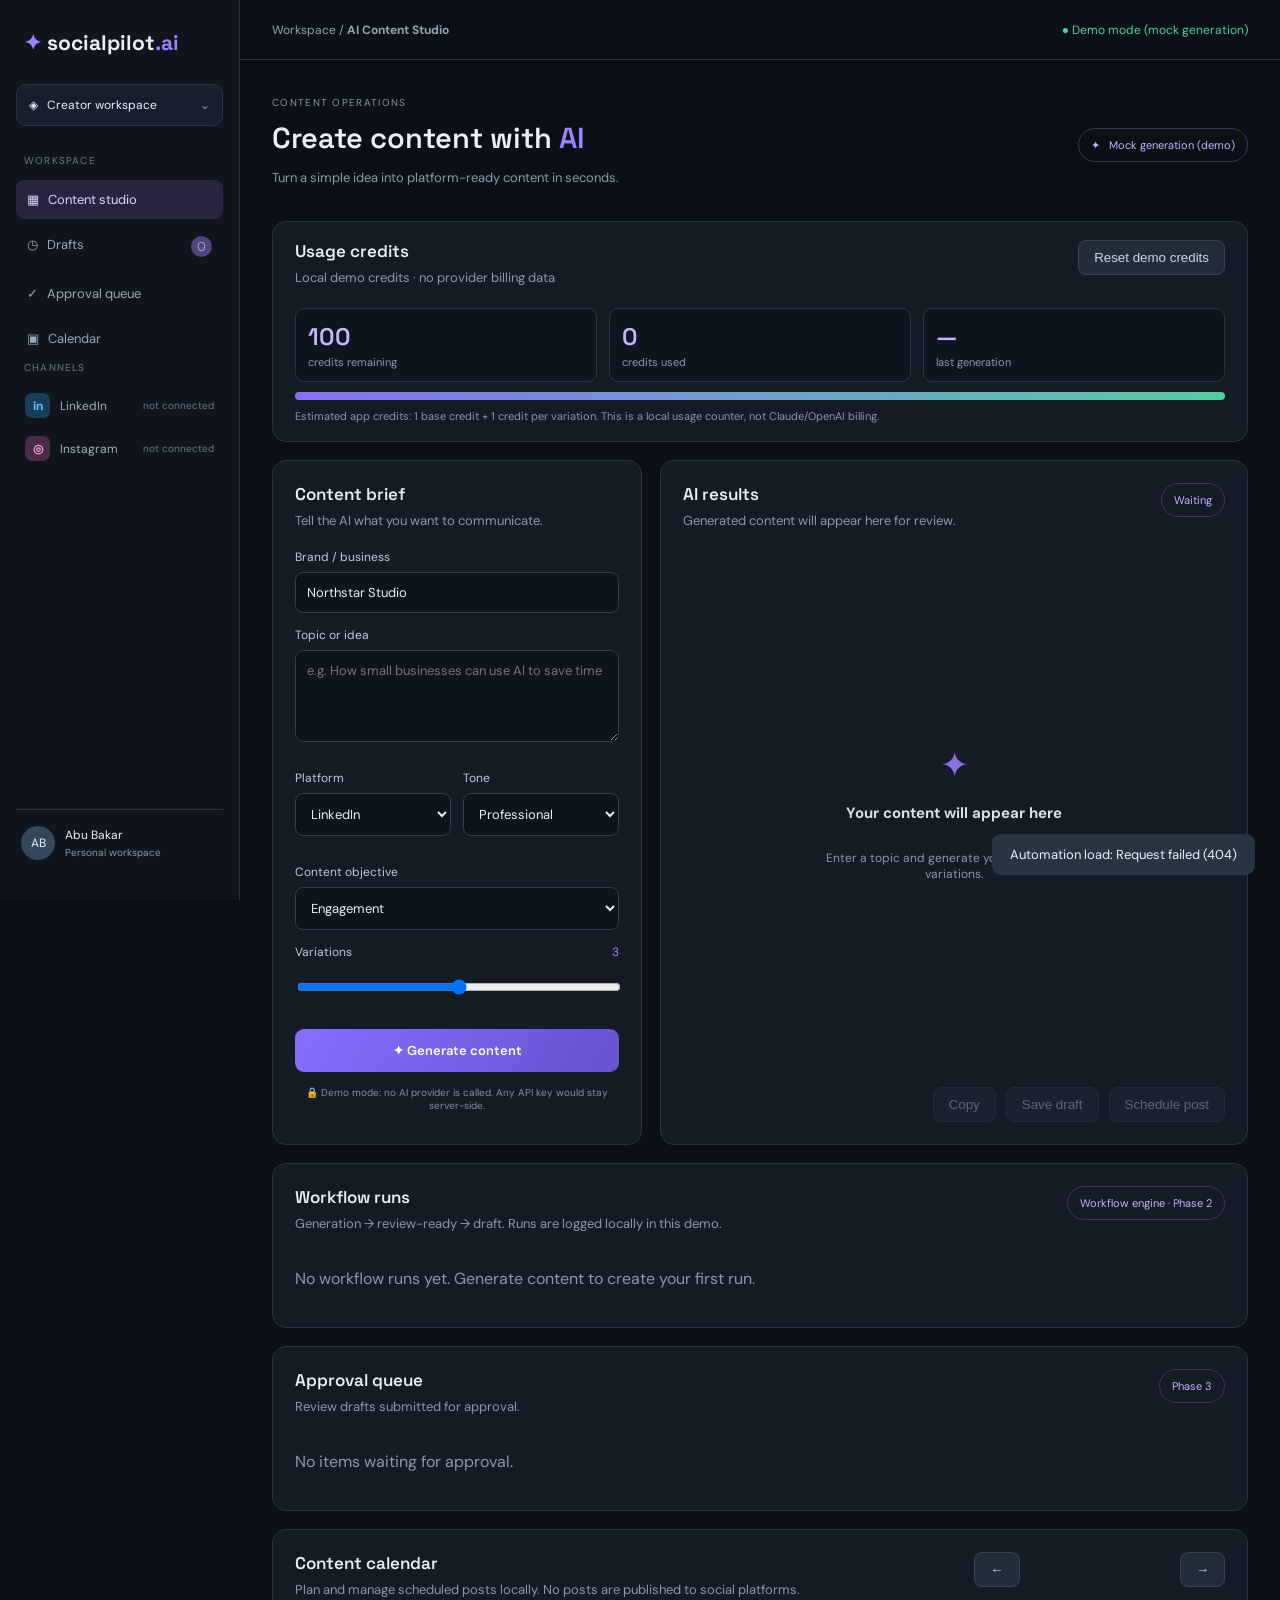
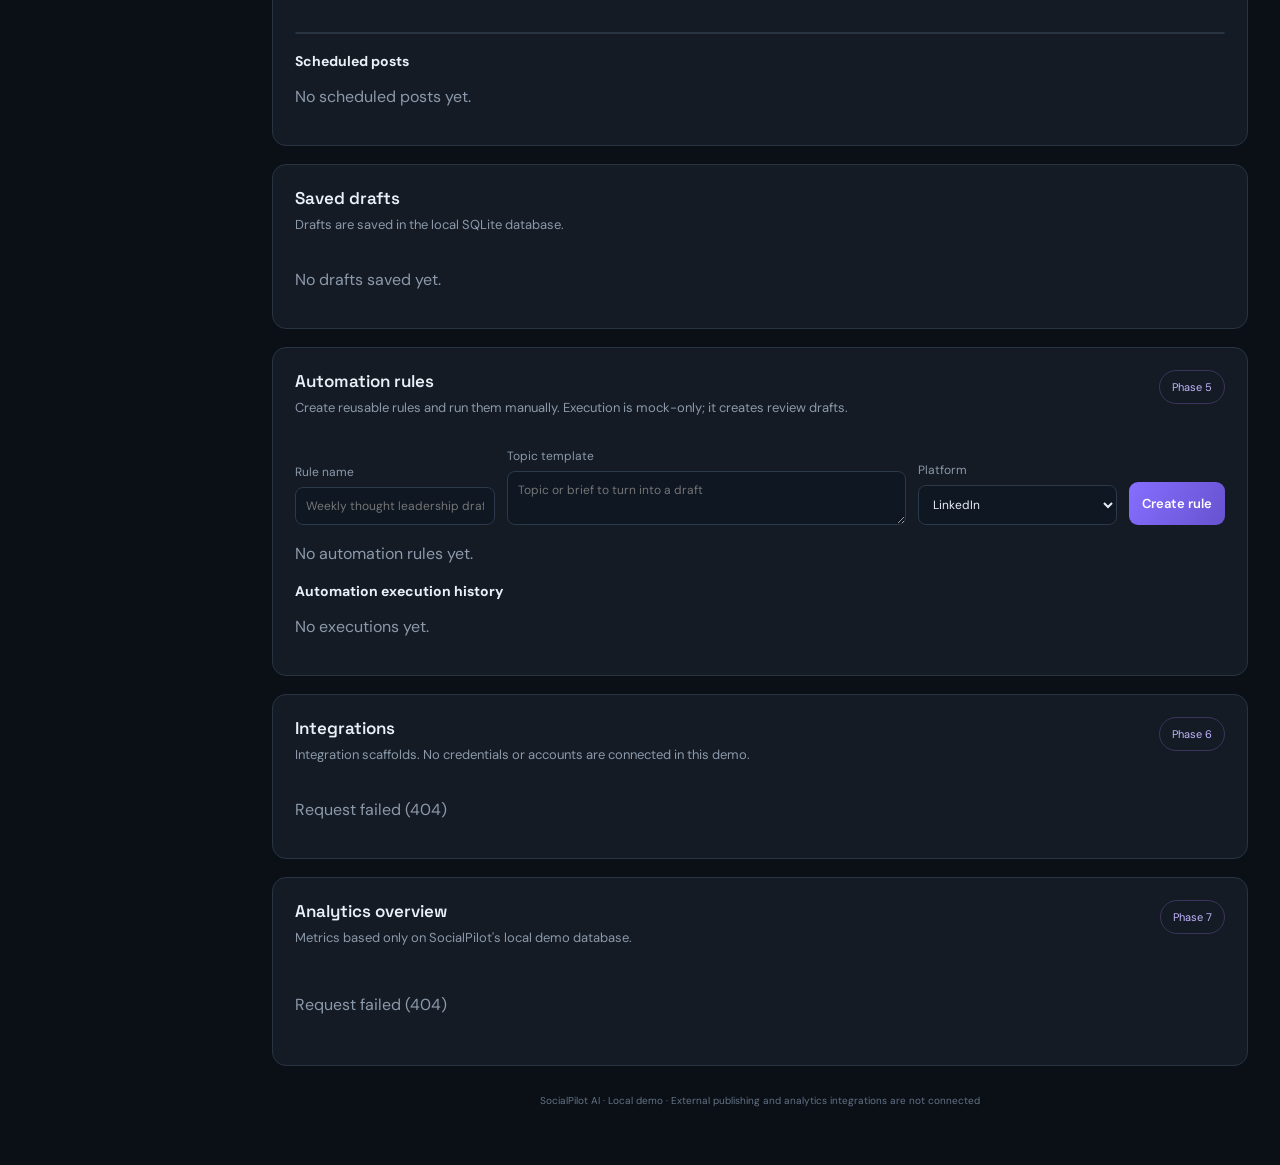
==== static/index.html @ 025a268d "SocialPilot AI v2: audited backend, UI fixes, pytest and Playwright suite" ====
<!doctype html><html lang="en"><head><meta charset="utf-8"><meta name="viewport" content="width=device-width,initial-scale=1"><title>SocialPilot AI v2</title><link rel="stylesheet" href="/static/styles.css"></head><body><div class="app"><aside class="side"><div class="brand"><span class="star">✦</span> socialpilot<span class="purple">.ai</span></div><div class="workspace">◈ &nbsp; Creator workspace <span>⌄</span></div><div class="label">WORKSPACE</div><a class="nav active" href="#studioSection">▦ &nbsp; Content studio</a><a class="nav" href="#draftsSection">◷ &nbsp; Drafts <span class="count" id="draftCount">0</span></a><a class="nav" href="#approvalSection">✓ &nbsp; Approval queue</a><a class="nav" href="#calendarSection">▣ &nbsp; Calendar</a><div class="label">CHANNELS</div><div class="channel"><b class="li">in</b> LinkedIn <small>not connected</small></div><div class="channel"><b class="ig">◎</b> Instagram <small>not connected</small></div><div class="bottom"><div class="avatar">AB</div><div>Abu Bakar<small>Personal workspace</small></div></div></aside><main><header><span>Workspace / <strong>AI Content Studio</strong></span><span class="mode">● Demo mode (mock generation)</span></header><section class="page"><div class="intro"><div><small class="eyebrow">CONTENT OPERATIONS</small><h1>Create content with <em>AI</em></h1><p>Turn a simple idea into platform-ready content in seconds.</p></div><div class="pill">✦ &nbsp; Mock generation (demo)</div></div><section class="usage-panel panel"><div class="usage-head"><div><h2>Usage credits</h2><p class="desc">Local demo credits · no provider billing data</p></div><button class="secondary" id="resetCredits">Reset demo credits</button></div><div class="credit-row"><div><strong id="creditBalance">100</strong><small>credits remaining</small></div><div><strong id="creditUsed">0</strong><small>credits used</small></div><div><strong id="lastCost">—</strong><small>last generation</small></div></div><div class="credit-track"><div id="creditBar"></div></div><p class="credit-note">Estimated app credits: 1 base credit + 1 credit per variation. This is a local usage counter, not Claude/OpenAI billing.</p></section>
<div class="layout" id="studioSection"><section class="panel form"><h2>Content brief</h2><p class="desc">Tell the AI what you want to communicate.</p><label>Brand / business<input id="brand" value="Northstar Studio" placeholder="Your brand"></label><label>Topic or idea<textarea id="topic" rows="4" placeholder="e.g. How small businesses can use AI to save time"></textarea></label><div class="two"><label>Platform<select id="platform"><option>LinkedIn</option><option>Instagram</option></select></label><label>Tone<select id="tone"><option>Professional</option><option>Friendly</option><option>Persuasive</option><option>Educational</option><option>Storytelling</option><option>Witty</option></select></label></div><label>Content objective<select id="objective"><option>Engagement</option><option>Brand awareness</option><option>Lead generation</option><option>Education</option><option>Product promotion</option></select></label><label>Variations <span class="inline" id="varLabel">3</span><input id="variations" type="range" min="1" max="5" value="3"></label><button class="primary" id="generate">✦ Generate content</button><p class="security">🔒 Demo mode: no AI provider is called. Any API key would stay server-side.</p></section><section class="panel results"><div class="result-head"><div><h2>AI results</h2><p class="desc">Generated content will appear here for review.</p></div><span class="tag" id="resultTag">Waiting</span></div><div id="output" class="empty"><div class="emptyicon">✦</div><h3>Your content will appear here</h3><p>Enter a topic and generate your first content variations.</p></div><div class="result-actions"><button class="secondary" id="copy" disabled>Copy</button><button class="secondary" id="save" disabled>Save draft</button><button class="secondary" id="scheduleCurrent" disabled>Schedule post</button></div></section></div><section class="panel workflow"><div class="result-head"><div><h2>Workflow runs</h2><p class="desc">Generation → review-ready → draft. Runs are logged locally in this demo.</p></div><span class="tag">Workflow engine · Phase 2</span></div><div id="workflowRuns"><p class="muted">No workflow runs yet. Generate content to create your first run.</p></div></section>
<section class="panel workflow" id="approvalSection"><div class="result-head"><div><h2>Approval queue</h2><p class="desc">Review drafts submitted for approval.</p></div><span class="tag">Phase 3</span></div><div id="approvalQueue"><p class="muted">No items waiting for approval.</p></div></section>
<section class="panel calendar-panel" id="calendarSection"><div class="result-head calendar-head"><div><h2>Content calendar</h2><p class="desc">Plan and manage scheduled posts locally. No posts are published to social platforms.</p></div><div class="calendar-controls"><button class="secondary" id="prevMonth">←</button><strong id="calendarMonth"></strong><button class="secondary" id="nextMonth">→</button></div></div><div class="calendar-grid" id="calendarGrid"></div><div class="scheduled-list"><h3>Scheduled posts</h3><div id="scheduledPosts"><p class="muted">No scheduled posts yet.</p></div></div></section>
<section class="panel drafts" id="draftsSection"><div class="result-head"><div><h2>Saved drafts</h2><p class="desc">Drafts are saved in the local SQLite database.</p></div></div><div id="drafts"><p class="muted">No drafts saved yet.</p></div></section><section class="panel workflow" id="automationSection"><div class="result-head"><div><h2>Automation rules</h2><p class="desc">Create reusable rules and run them manually. Execution is mock-only; it creates review drafts.</p></div><span class="tag">Phase 5</span></div><div class="automation-form"><label>Rule name<input id="automationName" placeholder="Weekly thought leadership draft"></label><label>Topic template<textarea id="automationTopic" rows="2" placeholder="Topic or brief to turn into a draft"></textarea></label><label>Platform<select id="automationPlatform"><option>LinkedIn</option><option>Instagram</option></select></label><button class="primary" id="createAutomation">Create rule</button></div><div id="automationList"><p class="muted">No automation rules yet.</p></div><div class="scheduled-list"><h3>Automation execution history</h3><div id="automationExecutions"><p class="muted">No executions yet.</p></div></div></section>
<section class="panel workflow" id="integrationsSection"><div class="result-head"><div><h2>Integrations</h2><p class="desc">Integration scaffolds. No credentials or accounts are connected in this demo.</p></div><span class="tag">Phase 6</span></div><div id="integrationList"><p class="muted">Loading integrations…</p></div></section>
<section class="panel workflow" id="analyticsSection"><div class="result-head"><div><h2>Analytics overview</h2><p class="desc">Metrics based only on SocialPilot's local demo database.</p></div><span class="tag">Phase 7</span></div><div id="analyticsCards" class="analytics-grid"><p class="muted">Loading analytics…</p></div><div id="analyticsDetails"></div></section>
<footer>SocialPilot AI · Local demo · External publishing and analytics integrations are not connected</footer></section></main></div><div id="toast" role="status" aria-live="polite"></div><script src="/static/app.js"></script></body></html>
---- static/styles.css ----
@import url('https://fonts.googleapis.com/css2?family=DM+Sans:wght@400;500;600;700&family=Space+Grotesk:wght@500;600;700&display=swap');
:root{--bg:#0b1017;--panel:#141b25;--line:#283442;--text:#eaf0f7;--muted:#8b99aa;--purple:#9a83ff;--green:#4fd0a1}*{box-sizing:border-box}body{margin:0;background:var(--bg);color:var(--text);font-family:'DM Sans',sans-serif}.app{min-height:100vh}.side{width:240px;position:fixed;inset:0 auto 0 0;background:#10151d;border-right:1px solid var(--line);padding:24px 16px;display:flex;flex-direction:column}.brand{font:700 21px 'Space Grotesk';margin:5px 8px 28px}.star{color:var(--purple)}.purple{color:var(--purple)}.workspace{padding:12px;border:1px solid var(--line);border-radius:10px;background:#171f2a;font-size:12px;margin-bottom:28px}.workspace span{float:right;color:var(--muted)}.label{font-size:10px;letter-spacing:1.2px;color:#68788b;margin:0 8px 10px}.nav{padding:11px;border-radius:8px;color:#9aa7b7;font-size:13px;margin:3px 0;text-decoration:none}.nav.active{background:#29233f;color:#ded7ff}.count{float:right;background:#51447e;border-radius:12px;padding:2px 6px}.channel{display:flex;gap:10px;align-items:center;color:#a3afbd;font-size:12px;margin:9px}.channel b{width:25px;height:25px;display:grid;place-items:center;border-radius:7px}.li{background:#163e5b;color:#6dbdff}.ig{background:#4a2b49;color:#ff9cc8}.channel i{margin-left:auto;width:6px;height:6px;background:var(--green);border-radius:50%}.bottom{margin-top:auto;border-top:1px solid var(--line);padding:16px 5px;display:flex;gap:10px;align-items:center;font-size:12px}.bottom small{display:block;color:var(--muted);margin-top:3px}.avatar{width:34px;height:34px;border-radius:50%;background:#33485d;display:grid;place-items:center}main{margin-left:240px}.topbar,header{height:60px;border-bottom:1px solid var(--line);display:flex;align-items:center;justify-content:space-between;padding:0 32px;color:#95a2b3;font-size:12px}.mode{color:var(--green)}.page{max-width:1350px;padding:30px 32px}.intro{display:flex;align-items:center;justify-content:space-between;margin-bottom:22px}.eyebrow{font-size:10px;letter-spacing:1.3px;color:#8995a5}.intro h1{font:600 29px 'Space Grotesk';margin:8px 0}.intro h1 em{color:var(--purple);font-style:normal}.intro p,.desc{color:var(--muted);font-size:13px}.pill,.tag{border:1px solid #3d345e;border-radius:20px;padding:9px 12px;color:#c3b5ff;font-size:11px}.layout{display:grid;grid-template-columns:370px minmax(0,1fr);gap:18px}.panel{background:var(--panel);border:1px solid var(--line);border-radius:14px;padding:22px}.panel h2{font:600 17px 'Space Grotesk';margin:0}.desc{margin:7px 0 20px}.form label{display:block;font-size:12px;color:#c1cbd8;margin:14px 0}.form input,.form textarea,.form select{display:block;width:100%;background:#0e141c;border:1px solid #303d4c;color:var(--text);padding:11px;border-radius:8px;margin-top:7px;font:13px 'DM Sans';outline:none}.form textarea{resize:vertical}.form input:focus,.form textarea:focus,.form select:focus{border-color:#8772e9}.two{display:grid;grid-template-columns:1fr 1fr;gap:12px}.inline{float:right;color:var(--purple)}.primary{width:100%;border:0;border-radius:9px;padding:13px;background:linear-gradient(120deg,#866eff,#6752cf);color:white;font:600 13px 'DM Sans';cursor:pointer;margin-top:8px}.primary:disabled{opacity:.5}.security{font-size:10px;color:#8290a0;text-align:center;margin-top:14px}.results{min-height:550px;display:flex;flex-direction:column}.result-head{display:flex;justify-content:space-between;align-items:flex-start}.empty{flex:1;display:flex;flex-direction:column;align-items:center;justify-content:center;text-align:center;color:var(--muted);min-height:350px}.emptyicon{font-size:35px;color:#8871eb}.empty h3{color:#d9e0e9;font-size:15px}.empty p{font-size:12px;max-width:300px}.result-actions{display:flex;justify-content:flex-end;gap:10px}.secondary{background:#222d3a;border:1px solid #354354;color:#cbd6e2;padding:9px 15px;border-radius:8px;cursor:pointer}.secondary:disabled{opacity:.4;cursor:not-allowed}.generated{white-space:pre-wrap;line-height:1.6;font-size:13px;color:#dce5ee;background:#0f151e;border:1px solid #273444;border-radius:9px;padding:16px;margin:16px 0;max-height:450px;overflow:auto}.drafts{margin-top:18px}.draft{border:1px solid var(--line);padding:14px;border-radius:9px;margin:10px 0;font-size:13px;white-space:pre-wrap}.muted{color:var(--muted)}footer{text-align:center;color:#647285;font-size:10px;margin:28px 0}#toast{position:fixed;bottom:25px;right:25px;background:#293442;padding:12px 18px;border-radius:9px;opacity:0;transition:.2s;pointer-events:none;font-size:13px}#toast.show{opacity:1}@media(max-width:1000px){.side{width:190px}main{margin-left:190px}.layout{grid-template-columns:1fr}.page{padding:20px}}@media(max-width:700px){.side{display:none}main{margin:0}.page{padding:16px}.intro{align-items:flex-start;gap:12px;flex-direction:column}.pill{display:none}.topbar{padding:0 16px}}

/* Phase 2: local credits and workflow run log */
.usage-panel{margin-bottom:18px;padding:18px 22px}.usage-head{display:flex;justify-content:space-between;align-items:flex-start;gap:14px}.usage-head .desc{margin-bottom:12px}.credit-row{display:grid;grid-template-columns:repeat(3,1fr);gap:12px;margin:10px 0}.credit-row>div{background:#0f151e;border:1px solid var(--line);border-radius:9px;padding:12px}.credit-row strong{display:block;font:600 24px 'Space Grotesk';color:#c5b6ff}.credit-row small{display:block;color:var(--muted);font-size:11px;margin-top:3px}.credit-track{height:8px;border-radius:10px;background:#263342;overflow:hidden}.credit-track #creditBar{height:100%;width:100%;background:linear-gradient(90deg,#8670f6,#53cda3);transition:width .25s}.credit-note{color:var(--muted);font-size:11px;margin:9px 0 0}.workflow{margin-top:18px}.run{border:1px solid var(--line);border-radius:10px;padding:14px;margin:10px 0;background:#101720}.run-top{display:flex;justify-content:space-between;gap:12px;align-items:center}.run-meta{color:var(--muted);font-size:11px;margin:8px 0}.run-steps{display:flex;flex-wrap:wrap;gap:7px}.run-steps span{font-size:10px;padding:5px 8px;border-radius:20px;background:#1d2b31}.run-steps .done{color:#70d6b1}.run-steps .pending{color:#8b99aa;background:#242b35}.tag.ready{color:#74d8b3;border-color:#2e6552}@media(max-width:700px){.usage-head{flex-direction:column}.credit-row{grid-template-columns:1fr 1fr}.credit-row>div:last-child{grid-column:span 2}}
/* Phase 3: local content calendar */
.calendar-panel{margin-top:18px}.calendar-controls{display:flex;align-items:center;gap:10px}.calendar-controls strong{min-width:140px;text-align:center}.calendar-grid{display:grid;grid-template-columns:repeat(7,minmax(0,1fr));border:1px solid var(--line);border-radius:10px;overflow:hidden;margin-top:14px}.calendar-weekday{background:#101720;color:var(--muted);text-align:center;padding:10px 4px;font-size:11px;border-bottom:1px solid var(--line)}.calendar-day{min-height:92px;background:#0f151e;border-right:1px solid var(--line);border-bottom:1px solid var(--line);padding:7px;overflow:hidden}.calendar-day:nth-child(7n){border-right:0}.calendar-day.outside{background:#0b1017;min-height:45px}.day-number{font-size:11px;color:#b7c2cf}.calendar-event{margin-top:5px;padding:4px 5px;border-radius:5px;background:#30254d;color:#d4c8ff;font-size:10px;overflow:hidden;text-overflow:ellipsis;white-space:nowrap}.scheduled-list{margin-top:18px}.scheduled-list h3{font-size:14px}.scheduled-item{display:flex;justify-content:space-between;align-items:flex-start;gap:12px;padding:12px;border:1px solid var(--line);border-radius:9px;margin:9px 0;background:#101720;font-size:12px}.scheduled-item p{color:var(--muted);margin:6px 0}.scheduled-text{white-space:pre-wrap;color:#c4cfdb;line-height:1.5}.scheduled-item button{flex-shrink:0}@media(max-width:700px){.calendar-controls{gap:5px}.calendar-controls strong{min-width:110px}.calendar-day{min-height:70px;padding:4px}.calendar-event{font-size:9px;padding:3px}}

.draft-actions{display:flex;flex-wrap:wrap;gap:8px;margin-top:12px}.draft .tag{margin-left:8px}.draft small{display:block;margin-top:8px;color:var(--muted,#8b96a8)}

.automation-form{display:grid;grid-template-columns:1fr 2fr 1fr auto;gap:12px;align-items:end;margin:12px 0 18px}.automation-form label{display:flex;flex-direction:column;gap:7px;color:var(--muted);font-size:12px}.automation-form input,.automation-form textarea,.automation-form select{width:100%;background:#0f1722;border:1px solid #2b394a;color:#e6edf7;border-radius:8px;padding:10px;font:inherit}.automation-form textarea{resize:vertical}.automation-rule,.integration-item{display:flex;align-items:center;justify-content:space-between;gap:12px;border:1px solid var(--border,#283747);border-radius:10px;padding:13px;margin:9px 0;background:rgba(15,23,34,.5)}.rule-meta,.integration-meta{font-size:12px;color:var(--muted);margin-top:5px}.automation-actions{display:flex;gap:8px;flex-wrap:wrap}.analytics-grid{display:grid;grid-template-columns:repeat(4,minmax(120px,1fr));gap:12px;margin:12px 0}.metric-card{border:1px solid var(--border,#283747);border-radius:10px;padding:15px;background:rgba(15,23,34,.5)}.metric-card strong{display:block;font-size:24px;color:#b9a5ff}.metric-card small{color:var(--muted)}.analytics-table{width:100%;border-collapse:collapse;margin-top:12px}.analytics-table td,.analytics-table th{padding:9px;border-bottom:1px solid var(--border,#283747);text-align:left;font-size:12px}.status-pill{padding:4px 8px;border-radius:20px;background:#263546;font-size:11px}.muted{color:var(--muted)}@media(max-width:900px){.automation-form{grid-template-columns:1fr}.analytics-grid{grid-template-columns:repeat(2,1fr)}.automation-rule,.integration-item{align-items:flex-start;flex-direction:column}}
.channel small{margin-left:auto;color:#68788b;font-size:10px}
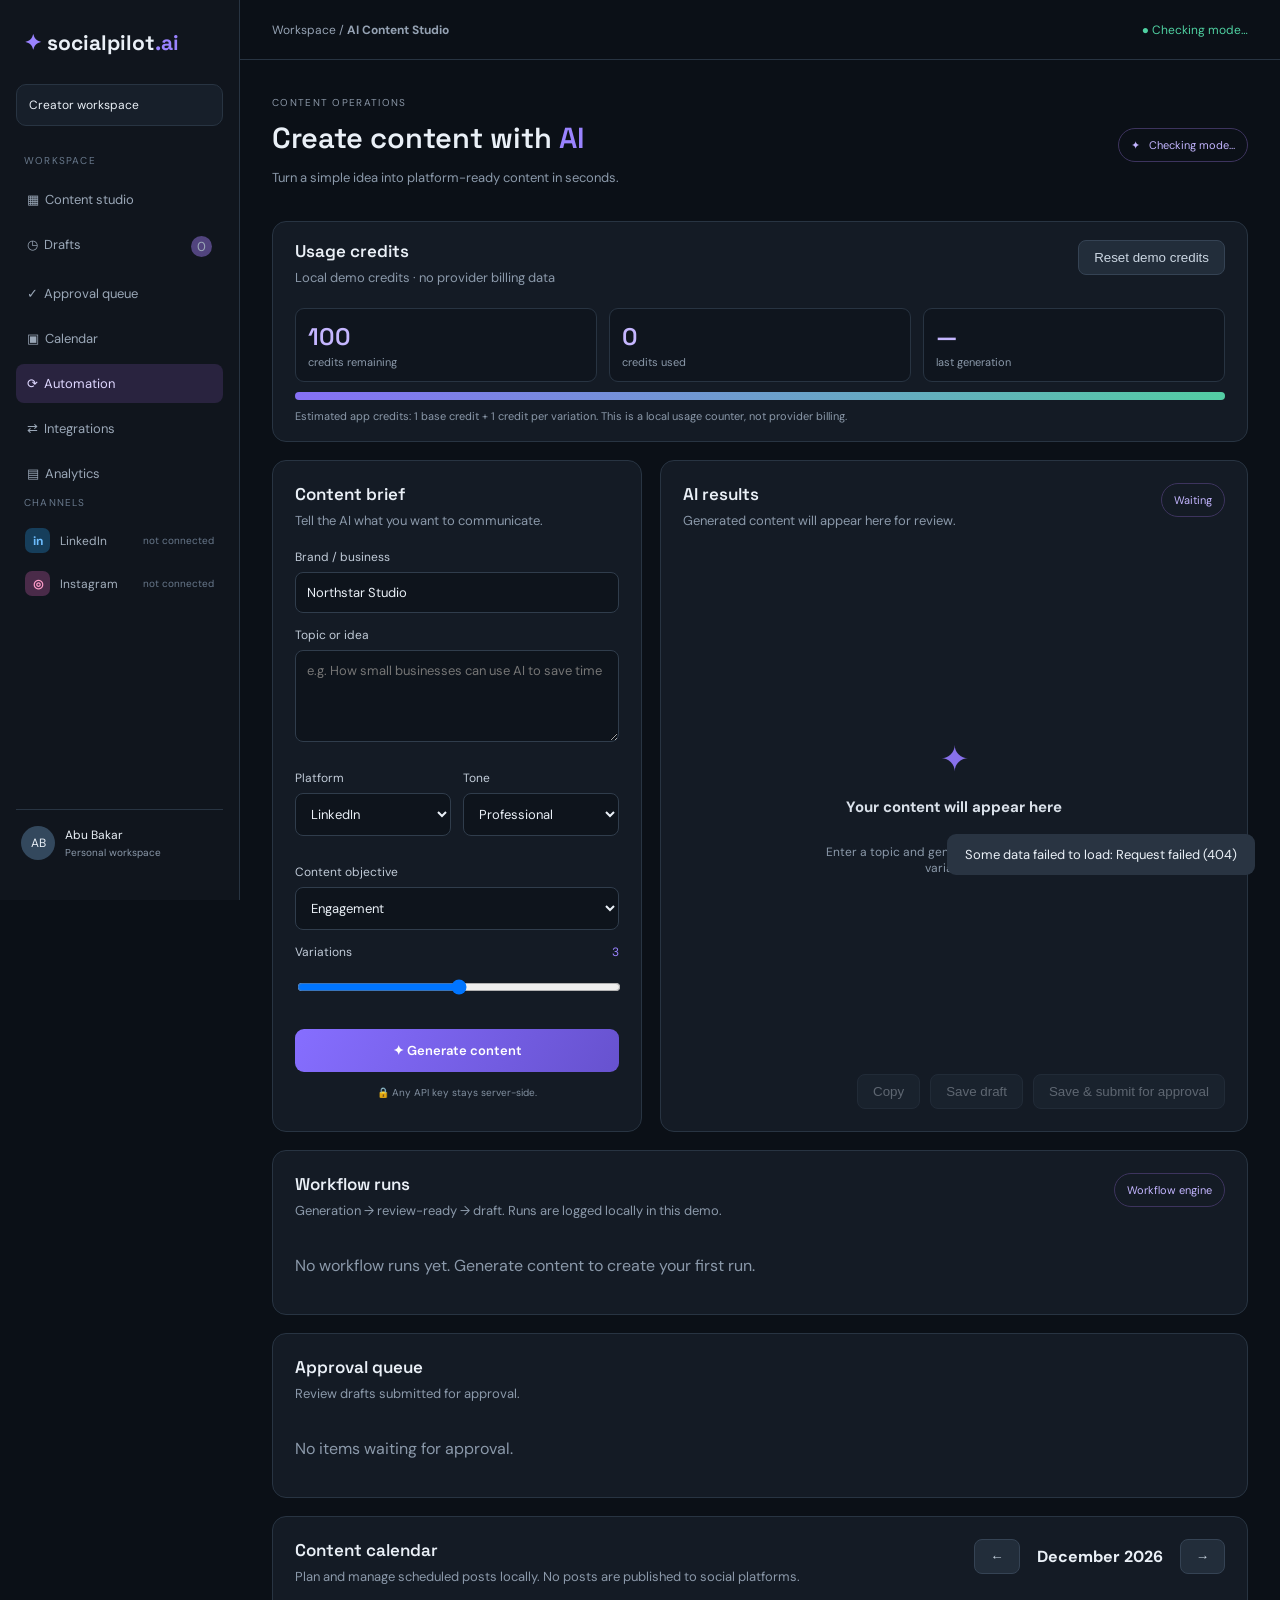
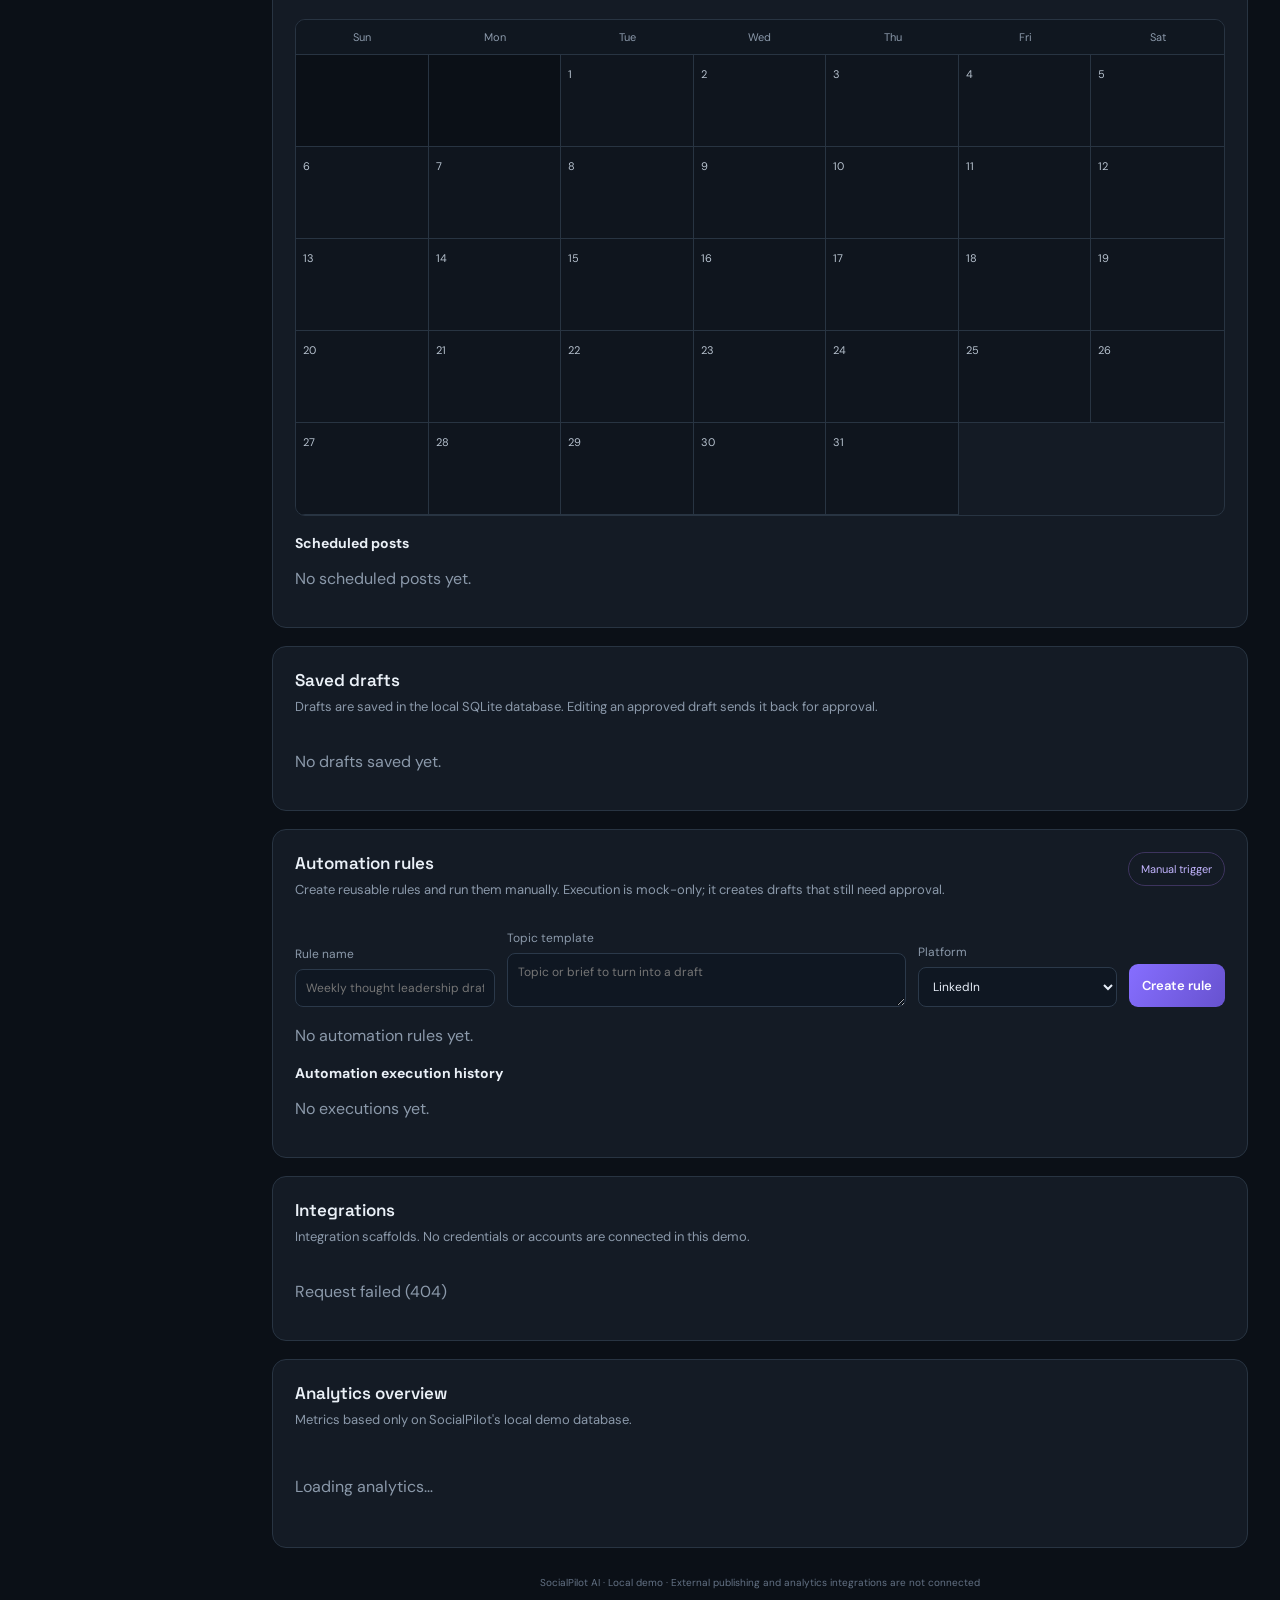
==== commit d4a90679: "Harden backend, rework UI, add recorded end-to-end demo Security and data integrity: - Scheduling re" ====
--- a/static/index.html
+++ b/static/index.html
@@ -1,8 +1,181 @@
-<!doctype html><html lang="en"><head><meta charset="utf-8"><meta name="viewport" content="width=device-width,initial-scale=1"><title>SocialPilot AI v2</title><link rel="stylesheet" href="/static/styles.css"></head><body><div class="app"><aside class="side"><div class="brand"><span class="star">✦</span> socialpilot<span class="purple">.ai</span></div><div class="workspace">◈ &nbsp; Creator workspace <span>⌄</span></div><div class="label">WORKSPACE</div><a class="nav active" href="#studioSection">▦ &nbsp; Content studio</a><a class="nav" href="#draftsSection">◷ &nbsp; Drafts <span class="count" id="draftCount">0</span></a><a class="nav" href="#approvalSection">✓ &nbsp; Approval queue</a><a class="nav" href="#calendarSection">▣ &nbsp; Calendar</a><div class="label">CHANNELS</div><div class="channel"><b class="li">in</b> LinkedIn <small>not connected</small></div><div class="channel"><b class="ig">◎</b> Instagram <small>not connected</small></div><div class="bottom"><div class="avatar">AB</div><div>Abu Bakar<small>Personal workspace</small></div></div></aside><main><header><span>Workspace / <strong>AI Content Studio</strong></span><span class="mode">● Demo mode (mock generation)</span></header><section class="page"><div class="intro"><div><small class="eyebrow">CONTENT OPERATIONS</small><h1>Create content with <em>AI</em></h1><p>Turn a simple idea into platform-ready content in seconds.</p></div><div class="pill">✦ &nbsp; Mock generation (demo)</div></div><section class="usage-panel panel"><div class="usage-head"><div><h2>Usage credits</h2><p class="desc">Local demo credits · no provider billing data</p></div><button class="secondary" id="resetCredits">Reset demo credits</button></div><div class="credit-row"><div><strong id="creditBalance">100</strong><small>credits remaining</small></div><div><strong id="creditUsed">0</strong><small>credits used</small></div><div><strong id="lastCost">—</strong><small>last generation</small></div></div><div class="credit-track"><div id="creditBar"></div></div><p class="credit-note">Estimated app credits: 1 base credit + 1 credit per variation. This is a local usage counter, not Claude/OpenAI billing.</p></section>
-<div class="layout" id="studioSection"><section class="panel form"><h2>Content brief</h2><p class="desc">Tell the AI what you want to communicate.</p><label>Brand / business<input id="brand" value="Northstar Studio" placeholder="Your brand"></label><label>Topic or idea<textarea id="topic" rows="4" placeholder="e.g. How small businesses can use AI to save time"></textarea></label><div class="two"><label>Platform<select id="platform"><option>LinkedIn</option><option>Instagram</option></select></label><label>Tone<select id="tone"><option>Professional</option><option>Friendly</option><option>Persuasive</option><option>Educational</option><option>Storytelling</option><option>Witty</option></select></label></div><label>Content objective<select id="objective"><option>Engagement</option><option>Brand awareness</option><option>Lead generation</option><option>Education</option><option>Product promotion</option></select></label><label>Variations <span class="inline" id="varLabel">3</span><input id="variations" type="range" min="1" max="5" value="3"></label><button class="primary" id="generate">✦ Generate content</button><p class="security">🔒 Demo mode: no AI provider is called. Any API key would stay server-side.</p></section><section class="panel results"><div class="result-head"><div><h2>AI results</h2><p class="desc">Generated content will appear here for review.</p></div><span class="tag" id="resultTag">Waiting</span></div><div id="output" class="empty"><div class="emptyicon">✦</div><h3>Your content will appear here</h3><p>Enter a topic and generate your first content variations.</p></div><div class="result-actions"><button class="secondary" id="copy" disabled>Copy</button><button class="secondary" id="save" disabled>Save draft</button><button class="secondary" id="scheduleCurrent" disabled>Schedule post</button></div></section></div><section class="panel workflow"><div class="result-head"><div><h2>Workflow runs</h2><p class="desc">Generation → review-ready → draft. Runs are logged locally in this demo.</p></div><span class="tag">Workflow engine · Phase 2</span></div><div id="workflowRuns"><p class="muted">No workflow runs yet. Generate content to create your first run.</p></div></section>
-<section class="panel workflow" id="approvalSection"><div class="result-head"><div><h2>Approval queue</h2><p class="desc">Review drafts submitted for approval.</p></div><span class="tag">Phase 3</span></div><div id="approvalQueue"><p class="muted">No items waiting for approval.</p></div></section>
-<section class="panel calendar-panel" id="calendarSection"><div class="result-head calendar-head"><div><h2>Content calendar</h2><p class="desc">Plan and manage scheduled posts locally. No posts are published to social platforms.</p></div><div class="calendar-controls"><button class="secondary" id="prevMonth">←</button><strong id="calendarMonth"></strong><button class="secondary" id="nextMonth">→</button></div></div><div class="calendar-grid" id="calendarGrid"></div><div class="scheduled-list"><h3>Scheduled posts</h3><div id="scheduledPosts"><p class="muted">No scheduled posts yet.</p></div></div></section>
-<section class="panel drafts" id="draftsSection"><div class="result-head"><div><h2>Saved drafts</h2><p class="desc">Drafts are saved in the local SQLite database.</p></div></div><div id="drafts"><p class="muted">No drafts saved yet.</p></div></section><section class="panel workflow" id="automationSection"><div class="result-head"><div><h2>Automation rules</h2><p class="desc">Create reusable rules and run them manually. Execution is mock-only; it creates review drafts.</p></div><span class="tag">Phase 5</span></div><div class="automation-form"><label>Rule name<input id="automationName" placeholder="Weekly thought leadership draft"></label><label>Topic template<textarea id="automationTopic" rows="2" placeholder="Topic or brief to turn into a draft"></textarea></label><label>Platform<select id="automationPlatform"><option>LinkedIn</option><option>Instagram</option></select></label><button class="primary" id="createAutomation">Create rule</button></div><div id="automationList"><p class="muted">No automation rules yet.</p></div><div class="scheduled-list"><h3>Automation execution history</h3><div id="automationExecutions"><p class="muted">No executions yet.</p></div></div></section>
-<section class="panel workflow" id="integrationsSection"><div class="result-head"><div><h2>Integrations</h2><p class="desc">Integration scaffolds. No credentials or accounts are connected in this demo.</p></div><span class="tag">Phase 6</span></div><div id="integrationList"><p class="muted">Loading integrations…</p></div></section>
-<section class="panel workflow" id="analyticsSection"><div class="result-head"><div><h2>Analytics overview</h2><p class="desc">Metrics based only on SocialPilot's local demo database.</p></div><span class="tag">Phase 7</span></div><div id="analyticsCards" class="analytics-grid"><p class="muted">Loading analytics…</p></div><div id="analyticsDetails"></div></section>
-<footer>SocialPilot AI · Local demo · External publishing and analytics integrations are not connected</footer></section></main></div><div id="toast" role="status" aria-live="polite"></div><script src="/static/app.js"></script></body></html>
+<!doctype html>
+<html lang="en">
+<head>
+<meta charset="utf-8">
+<meta name="viewport" content="width=device-width,initial-scale=1">
+<title>SocialPilot AI v2</title>
+<link rel="stylesheet" href="/static/styles.css">
+</head>
+<body>
+<div class="app">
+<aside class="side">
+  <div class="brand"><span class="star" aria-hidden="true">✦</span> socialpilot<span class="purple">.ai</span></div>
+  <div class="workspace">Creator workspace</div>
+  <nav aria-label="Sections">
+    <div class="label">WORKSPACE</div>
+    <a class="nav active" href="#studioSection"><span aria-hidden="true">▦ &nbsp;</span>Content studio</a>
+    <a class="nav" href="#draftsSection"><span aria-hidden="true">◷ &nbsp;</span>Drafts <span class="count" id="draftCount">0</span></a>
+    <a class="nav" href="#approvalSection"><span aria-hidden="true">✓ &nbsp;</span>Approval queue</a>
+    <a class="nav" href="#calendarSection"><span aria-hidden="true">▣ &nbsp;</span>Calendar</a>
+    <a class="nav" href="#automationSection"><span aria-hidden="true">⟳ &nbsp;</span>Automation</a>
+    <a class="nav" href="#integrationsSection"><span aria-hidden="true">⇄ &nbsp;</span>Integrations</a>
+    <a class="nav" href="#analyticsSection"><span aria-hidden="true">▤ &nbsp;</span>Analytics</a>
+  </nav>
+  <div class="label">CHANNELS</div>
+  <div class="channel"><b class="li" aria-hidden="true">in</b> LinkedIn <small>not connected</small></div>
+  <div class="channel"><b class="ig" aria-hidden="true">◎</b> Instagram <small>not connected</small></div>
+  <div class="bottom"><div class="avatar" aria-hidden="true">AB</div><div>Abu Bakar<small>Personal workspace</small></div></div>
+</aside>
+<main>
+<header>
+  <span>Workspace / <strong>AI Content Studio</strong></span>
+  <span class="mode" id="modeBadge">● Checking mode…</span>
+</header>
+<section class="page">
+  <div class="intro">
+    <div>
+      <small class="eyebrow">CONTENT OPERATIONS</small>
+      <h1>Create content with <em>AI</em></h1>
+      <p>Turn a simple idea into platform-ready content in seconds.</p>
+    </div>
+    <div class="pill" id="modePill">✦ &nbsp; Checking mode…</div>
+  </div>
+
+  <section class="usage-panel panel" aria-labelledby="usageHeading">
+    <div class="usage-head">
+      <div><h2 id="usageHeading">Usage credits</h2><p class="desc">Local demo credits · no provider billing data</p></div>
+      <button class="secondary" id="resetCredits">Reset demo credits</button>
+    </div>
+    <div class="credit-row">
+      <div><strong id="creditBalance">100</strong><small>credits remaining</small></div>
+      <div><strong id="creditUsed">0</strong><small>credits used</small></div>
+      <div><strong id="lastCost">—</strong><small>last generation</small></div>
+    </div>
+    <div class="credit-track" role="progressbar" aria-label="Credits remaining" aria-valuemin="0" aria-valuemax="100" id="creditTrack"><div id="creditBar"></div></div>
+    <p class="credit-note">Estimated app credits: 1 base credit + 1 credit per variation. This is a local usage counter, not provider billing.</p>
+  </section>
+
+  <div class="layout" id="studioSection">
+    <section class="panel form" aria-labelledby="briefHeading">
+      <h2 id="briefHeading">Content brief</h2>
+      <p class="desc">Tell the AI what you want to communicate.</p>
+      <label>Brand / business<input id="brand" value="Northstar Studio" placeholder="Your brand" maxlength="120"></label>
+      <label>Topic or idea<textarea id="topic" rows="4" placeholder="e.g. How small businesses can use AI to save time"></textarea></label>
+      <div class="two">
+        <label>Platform<select id="platform"><option>LinkedIn</option><option>Instagram</option></select></label>
+        <label>Tone<select id="tone"><option>Professional</option><option>Friendly</option><option>Persuasive</option><option>Educational</option><option>Storytelling</option><option>Witty</option></select></label>
+      </div>
+      <label>Content objective<select id="objective"><option>Engagement</option><option>Brand awareness</option><option>Lead generation</option><option>Education</option><option>Product promotion</option></select></label>
+      <label>Variations <span class="inline" id="varLabel">3</span><input id="variations" type="range" min="1" max="5" value="3"></label>
+      <button class="primary" id="generate">✦ Generate content</button>
+      <p class="security" id="securityNote">🔒 Any API key stays server-side.</p>
+    </section>
+    <section class="panel results" aria-labelledby="resultsHeading">
+      <div class="result-head">
+        <div><h2 id="resultsHeading">AI results</h2><p class="desc">Generated content will appear here for review.</p></div>
+        <span class="tag" id="resultTag">Waiting</span>
+      </div>
+      <div id="output" class="empty" aria-live="polite">
+        <div class="emptyicon" aria-hidden="true">✦</div>
+        <h3>Your content will appear here</h3>
+        <p>Enter a topic and generate your first content variations.</p>
+      </div>
+      <div class="result-actions">
+        <button class="secondary" id="copy" disabled>Copy</button>
+        <button class="secondary" id="save" disabled>Save draft</button>
+        <button class="secondary" id="saveSubmit" disabled>Save &amp; submit for approval</button>
+      </div>
+    </section>
+  </div>
+
+  <section class="panel workflow" aria-labelledby="runsHeading">
+    <div class="result-head">
+      <div><h2 id="runsHeading">Workflow runs</h2><p class="desc">Generation → review-ready → draft. Runs are logged locally in this demo.</p></div>
+      <span class="tag">Workflow engine</span>
+    </div>
+    <div id="workflowRuns"><p class="muted">No workflow runs yet. Generate content to create your first run.</p></div>
+  </section>
+
+  <section class="panel workflow" id="approvalSection" aria-labelledby="approvalHeading">
+    <div class="result-head">
+      <div><h2 id="approvalHeading">Approval queue</h2><p class="desc">Review drafts submitted for approval.</p></div>
+    </div>
+    <div id="approvalQueue"><p class="muted">No items waiting for approval.</p></div>
+  </section>
+
+  <section class="panel calendar-panel" id="calendarSection" aria-labelledby="calendarHeading">
+    <div class="result-head calendar-head">
+      <div><h2 id="calendarHeading">Content calendar</h2><p class="desc">Plan and manage scheduled posts locally. No posts are published to social platforms.</p></div>
+      <div class="calendar-controls">
+        <button class="secondary" id="prevMonth" aria-label="Previous month">←</button>
+        <strong id="calendarMonth" aria-live="polite"></strong>
+        <button class="secondary" id="nextMonth" aria-label="Next month">→</button>
+      </div>
+    </div>
+    <div class="calendar-grid" id="calendarGrid"></div>
+    <div class="scheduled-list">
+      <h3>Scheduled posts</h3>
+      <div id="scheduledPosts"><p class="muted">No scheduled posts yet.</p></div>
+    </div>
+  </section>
+
+  <section class="panel drafts" id="draftsSection" aria-labelledby="draftsHeading">
+    <div class="result-head">
+      <div><h2 id="draftsHeading">Saved drafts</h2><p class="desc">Drafts are saved in the local SQLite database. Editing an approved draft sends it back for approval.</p></div>
+    </div>
+    <div id="drafts"><p class="muted">No drafts saved yet.</p></div>
+  </section>
+
+  <section class="panel workflow" id="automationSection" aria-labelledby="automationHeading">
+    <div class="result-head">
+      <div><h2 id="automationHeading">Automation rules</h2><p class="desc">Create reusable rules and run them manually. Execution is mock-only; it creates drafts that still need approval.</p></div>
+      <span class="tag">Manual trigger</span>
+    </div>
+    <div class="automation-form">
+      <label>Rule name<input id="automationName" placeholder="Weekly thought leadership draft" maxlength="120"></label>
+      <label>Topic template<textarea id="automationTopic" rows="2" placeholder="Topic or brief to turn into a draft" maxlength="2000"></textarea></label>
+      <label>Platform<select id="automationPlatform"><option>LinkedIn</option><option>Instagram</option></select></label>
+      <button class="primary" id="createAutomation">Create rule</button>
+    </div>
+    <div id="automationList"><p class="muted">No automation rules yet.</p></div>
+    <div class="scheduled-list">
+      <h3>Automation execution history</h3>
+      <div id="automationExecutions"><p class="muted">No executions yet.</p></div>
+    </div>
+  </section>
+
+  <section class="panel workflow" id="integrationsSection" aria-labelledby="integrationsHeading">
+    <div class="result-head">
+      <div><h2 id="integrationsHeading">Integrations</h2><p class="desc">Integration scaffolds. No credentials or accounts are connected in this demo.</p></div>
+    </div>
+    <div id="integrationList"><p class="muted">Loading integrations…</p></div>
+  </section>
+
+  <section class="panel workflow" id="analyticsSection" aria-labelledby="analyticsHeading">
+    <div class="result-head">
+      <div><h2 id="analyticsHeading">Analytics overview</h2><p class="desc">Metrics based only on SocialPilot's local demo database.</p></div>
+    </div>
+    <div id="analyticsCards" class="analytics-grid"><p class="muted">Loading analytics…</p></div>
+    <div id="analyticsDetails"></div>
+  </section>
+
+  <footer>SocialPilot AI · Local demo · External publishing and analytics integrations are not connected</footer>
+</section>
+</main>
+</div>
+
+<dialog id="modal" aria-labelledby="modalTitle">
+  <form id="modalForm" method="dialog" novalidate>
+    <h2 id="modalTitle"></h2>
+    <div id="modalBody"></div>
+    <p class="modal-error" id="modalError" role="alert"></p>
+    <div class="modal-actions">
+      <button type="button" class="secondary" id="modalCancel">Cancel</button>
+      <button type="submit" class="primary" id="modalConfirm">Confirm</button>
+    </div>
+  </form>
+</dialog>
+<div id="toast" role="status" aria-live="polite"></div>
+<script src="/static/app.js"></script>
+</body>
+</html>
--- a/static/styles.css
+++ b/static/styles.css
@@ -10,3 +10,19 @@
 
 .automation-form{display:grid;grid-template-columns:1fr 2fr 1fr auto;gap:12px;align-items:end;margin:12px 0 18px}.automation-form label{display:flex;flex-direction:column;gap:7px;color:var(--muted);font-size:12px}.automation-form input,.automation-form textarea,.automation-form select{width:100%;background:#0f1722;border:1px solid #2b394a;color:#e6edf7;border-radius:8px;padding:10px;font:inherit}.automation-form textarea{resize:vertical}.automation-rule,.integration-item{display:flex;align-items:center;justify-content:space-between;gap:12px;border:1px solid var(--border,#283747);border-radius:10px;padding:13px;margin:9px 0;background:rgba(15,23,34,.5)}.rule-meta,.integration-meta{font-size:12px;color:var(--muted);margin-top:5px}.automation-actions{display:flex;gap:8px;flex-wrap:wrap}.analytics-grid{display:grid;grid-template-columns:repeat(4,minmax(120px,1fr));gap:12px;margin:12px 0}.metric-card{border:1px solid var(--border,#283747);border-radius:10px;padding:15px;background:rgba(15,23,34,.5)}.metric-card strong{display:block;font-size:24px;color:#b9a5ff}.metric-card small{color:var(--muted)}.analytics-table{width:100%;border-collapse:collapse;margin-top:12px}.analytics-table td,.analytics-table th{padding:9px;border-bottom:1px solid var(--border,#283747);text-align:left;font-size:12px}.status-pill{padding:4px 8px;border-radius:20px;background:#263546;font-size:11px}.muted{color:var(--muted)}@media(max-width:900px){.automation-form{grid-template-columns:1fr}.analytics-grid{grid-template-columns:repeat(2,1fr)}.automation-rule,.integration-item{align-items:flex-start;flex-direction:column}}
 .channel small{margin-left:auto;color:#68788b;font-size:10px}
+/* Modal dialog (edit / schedule / reject / confirm) */
+dialog#modal{background:var(--panel);color:var(--text);border:1px solid var(--line);border-radius:14px;padding:22px;width:min(560px,calc(100vw - 32px));box-sizing:border-box}
+dialog#modal::backdrop{background:rgba(5,8,12,.7)}
+dialog#modal h2{font:600 17px 'Space Grotesk';margin:0 0 12px}
+dialog#modal label{display:block;margin:10px 0;font-size:12px;color:var(--muted)}
+dialog#modal input,dialog#modal textarea,dialog#modal select{display:block;width:100%;box-sizing:border-box;margin-top:6px;background:#0f151d;border:1px solid var(--line);border-radius:8px;color:var(--text);padding:10px;font:13px 'DM Sans',sans-serif}
+dialog#modal input[type=datetime-local]{color-scheme:dark}
+.modal-note{font-size:12px;color:#c3b5ff;margin:0 0 8px}
+.modal-error{color:#ff8a8a;font-size:12px;min-height:16px;margin:6px 0 0}
+.modal-actions{display:flex;justify-content:flex-end;gap:8px;margin-top:12px}
+.modal-actions .primary{width:auto;margin:0;padding:9px 18px}
+/* Visible keyboard focus */
+a:focus-visible,button:focus-visible,input:focus-visible,select:focus-visible,textarea:focus-visible{outline:2px solid var(--purple);outline-offset:2px}
+[hidden]{display:none!important}
+.side nav{display:flex;flex-direction:column}
+.generated{text-align:left;align-self:stretch}
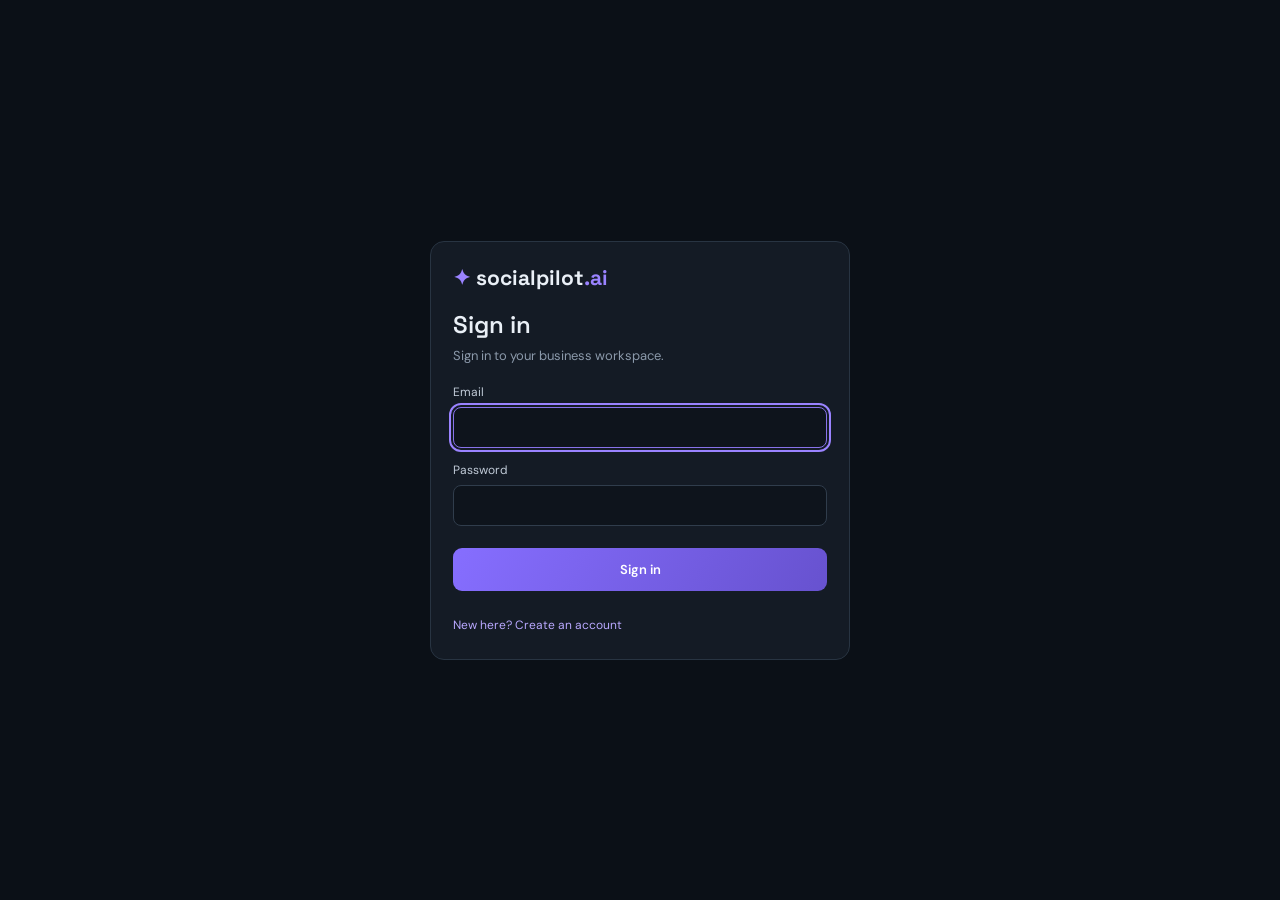
==== commit c6980868: "Add accounts, business workspaces, roles and demo publishing - Sign-up/sign-in with scrypt-hashed pa" ====
--- a/static/index.html
+++ b/static/index.html
@@ -7,10 +7,35 @@
 <link rel="stylesheet" href="/static/styles.css">
 </head>
 <body>
-<div class="app">
+<section class="auth" id="authScreen" hidden aria-labelledby="authHeading">
+  <div class="auth-card panel">
+    <div class="brand"><span class="star" aria-hidden="true">✦</span> socialpilot<span class="purple">.ai</span></div>
+    <h1 id="authHeading">Sign in</h1>
+    <p class="desc" id="authIntro">Sign in to your business workspace.</p>
+    <form id="loginForm" class="form">
+      <label>Email<input name="email" type="email" autocomplete="email" required maxlength="254"></label>
+      <label>Password<input name="password" type="password" autocomplete="current-password" required maxlength="128"></label>
+      <button class="primary" type="submit">Sign in</button>
+    </form>
+    <form id="registerForm" class="form" hidden>
+      <label>Your name<input name="name" autocomplete="name" required maxlength="120"></label>
+      <label>Business name<input name="business_name" autocomplete="organization" required maxlength="120"></label>
+      <label>Email<input name="email" type="email" autocomplete="email" required maxlength="254"></label>
+      <label>Password (8+ characters)<input name="password" type="password" autocomplete="new-password" required minlength="8" maxlength="128"></label>
+      <button class="primary" type="submit">Create account</button>
+    </form>
+    <p class="modal-error" id="authError" role="alert"></p>
+    <button type="button" class="link" id="authToggle">New here? Create an account</button>
+  </div>
+</section>
+<div class="app" id="app" hidden>
 <aside class="side">
   <div class="brand"><span class="star" aria-hidden="true">✦</span> socialpilot<span class="purple">.ai</span></div>
-  <div class="workspace">Creator workspace</div>
+  <div class="workspace">
+    <label for="businessSelect">Business account</label>
+    <select id="businessSelect"></select>
+    <button type="button" class="link" id="newBusiness">＋ New business</button>
+  </div>
   <nav aria-label="Sections">
     <div class="label">WORKSPACE</div>
     <a class="nav active" href="#studioSection"><span aria-hidden="true">▦ &nbsp;</span>Content studio</a>
@@ -19,16 +44,20 @@
     <a class="nav" href="#calendarSection"><span aria-hidden="true">▣ &nbsp;</span>Calendar</a>
     <a class="nav" href="#automationSection"><span aria-hidden="true">⟳ &nbsp;</span>Automation</a>
     <a class="nav" href="#integrationsSection"><span aria-hidden="true">⇄ &nbsp;</span>Integrations</a>
+    <a class="nav" href="#teamSection"><span aria-hidden="true">☺ &nbsp;</span>Team</a>
     <a class="nav" href="#analyticsSection"><span aria-hidden="true">▤ &nbsp;</span>Analytics</a>
   </nav>
   <div class="label">CHANNELS</div>
-  <div class="channel"><b class="li" aria-hidden="true">in</b> LinkedIn <small>not connected</small></div>
-  <div class="channel"><b class="ig" aria-hidden="true">◎</b> Instagram <small>not connected</small></div>
-  <div class="bottom"><div class="avatar" aria-hidden="true">AB</div><div>Abu Bakar<small>Personal workspace</small></div></div>
+  <div id="channelList"></div>
+  <div class="bottom">
+    <div class="avatar" aria-hidden="true" id="avatar"></div>
+    <div><span id="userName"></span><small id="userRole"></small></div>
+    <button type="button" class="link" id="signOut">Sign out</button>
+  </div>
 </aside>
 <main>
 <header>
-  <span>Workspace / <strong>AI Content Studio</strong></span>
+  <span><span id="headerBusiness">Workspace</span> / <strong>AI Content Studio</strong></span>
   <span class="mode" id="modeBadge">● Checking mode…</span>
 </header>
 <section class="page">
@@ -105,7 +134,7 @@
 
   <section class="panel calendar-panel" id="calendarSection" aria-labelledby="calendarHeading">
     <div class="result-head calendar-head">
-      <div><h2 id="calendarHeading">Content calendar</h2><p class="desc">Plan and manage scheduled posts locally. No posts are published to social platforms.</p></div>
+      <div><h2 id="calendarHeading">Content calendar</h2><p class="desc">Scheduled posts publish automatically when they fall due, through this business's connected channels.</p></div>
       <div class="calendar-controls">
         <button class="secondary" id="prevMonth" aria-label="Previous month">←</button>
         <strong id="calendarMonth" aria-live="polite"></strong>
@@ -114,8 +143,12 @@
     </div>
     <div class="calendar-grid" id="calendarGrid"></div>
     <div class="scheduled-list">
-      <h3>Scheduled posts</h3>
+      <div class="list-head"><h3>Scheduled posts</h3><button class="secondary" id="runDue">Publish due posts</button></div>
       <div id="scheduledPosts"><p class="muted">No scheduled posts yet.</p></div>
+    </div>
+    <div class="scheduled-list">
+      <h3>Publishing history</h3>
+      <div id="publishHistory"><p class="muted">Nothing published yet.</p></div>
     </div>
   </section>
 
@@ -146,9 +179,21 @@
 
   <section class="panel workflow" id="integrationsSection" aria-labelledby="integrationsHeading">
     <div class="result-head">
-      <div><h2 id="integrationsHeading">Integrations</h2><p class="desc">Integration scaffolds. No credentials or accounts are connected in this demo.</p></div>
+      <div><h2 id="integrationsHeading">Integrations</h2><p class="desc">Connect a demo channel per platform to publish. Demo channels check posts the way the platform would and record them locally; nothing is sent to social networks.</p></div>
     </div>
     <div id="integrationList"><p class="muted">Loading integrations…</p></div>
+  </section>
+
+  <section class="panel workflow" id="teamSection" aria-labelledby="teamHeading">
+    <div class="result-head">
+      <div><h2 id="teamHeading">Team</h2><p class="desc">People in this business account. Editors create and schedule content, approvers also approve it, owners manage the team and channels.</p></div>
+    </div>
+    <div class="automation-form team-form" id="memberForm">
+      <label>Email of a registered user<input id="memberEmail" type="email" maxlength="254" placeholder="teammate@example.com"></label>
+      <label>Role<select id="memberRole"><option value="editor">Editor</option><option value="approver">Approver</option><option value="owner">Owner</option></select></label>
+      <button class="primary" id="addMember">Add member</button>
+    </div>
+    <div id="memberList"><p class="muted">Loading team…</p></div>
   </section>
 
   <section class="panel workflow" id="analyticsSection" aria-labelledby="analyticsHeading">
@@ -159,7 +204,7 @@
     <div id="analyticsDetails"></div>
   </section>
 
-  <footer>SocialPilot AI · Local demo · External publishing and analytics integrations are not connected</footer>
+  <footer>SocialPilot AI · Local demo · Demo channels record posts locally; nothing is sent to social networks</footer>
 </section>
 </main>
 </div>
--- a/static/styles.css
+++ b/static/styles.css
@@ -26,3 +26,14 @@
 [hidden]{display:none!important}
 .side nav{display:flex;flex-direction:column}
 .generated{text-align:left;align-self:stretch}
+
+/* Accounts, team and publishing */
+.auth{min-height:100vh;display:grid;place-items:center;padding:16px}.auth-card{width:min(420px,100%)}.auth-card .brand{margin:0 0 18px}.auth-card h1{font:600 24px 'Space Grotesk';margin:0}
+.link{background:none;border:0;color:#b9a8ff;font:12px 'DM Sans',sans-serif;cursor:pointer;padding:4px 0;text-align:left}.link:hover{text-decoration:underline}
+.workspace label{display:block;color:var(--muted);font-size:10px;letter-spacing:.8px;margin-bottom:6px}.workspace select{width:100%;background:#0e141c;border:1px solid #303d4c;color:var(--text);padding:8px;border-radius:7px;font:12px 'DM Sans',sans-serif}.workspace .link{margin-top:6px}
+.bottom>div:nth-child(2){min-width:0;overflow:hidden;text-overflow:ellipsis}.bottom .link{margin-left:auto;flex-shrink:0}
+.list-head{display:flex;justify-content:space-between;align-items:center;gap:12px;flex-wrap:wrap}
+.team-form{grid-template-columns:2fr 1fr auto}.team-form .primary{width:auto;margin:0;padding:11px 18px}
+.status-pill.published,.status-pill.demo_connected{background:#1d3b33;color:#74d8b3}.status-pill.failed{background:#4a2530;color:#ff9aa8}
+.scheduled-item .error{color:#ff9aa8}
+@media(max-width:900px){.team-form{grid-template-columns:1fr}}
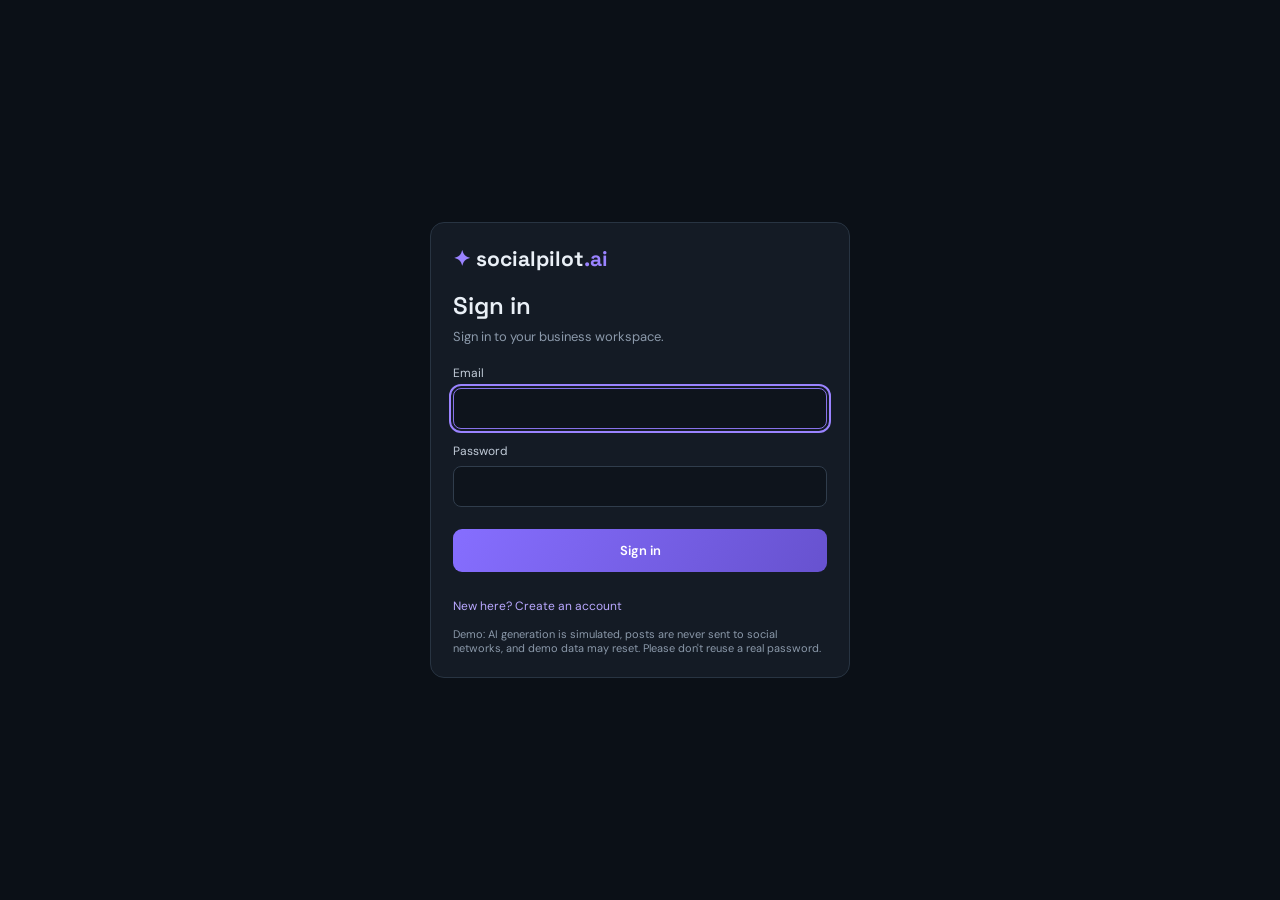
==== commit 3d813536: "Add Render blueprint for a public demo deployment - render.yaml: free Docker web service in demo mod" ====
--- a/static/index.html
+++ b/static/index.html
@@ -26,6 +26,7 @@
     </form>
     <p class="modal-error" id="authError" role="alert"></p>
     <button type="button" class="link" id="authToggle">New here? Create an account</button>
+    <p class="credit-note">Demo: AI generation is simulated, posts are never sent to social networks, and demo data may reset. Please don't reuse a real password.</p>
   </div>
 </section>
 <div class="app" id="app" hidden>
